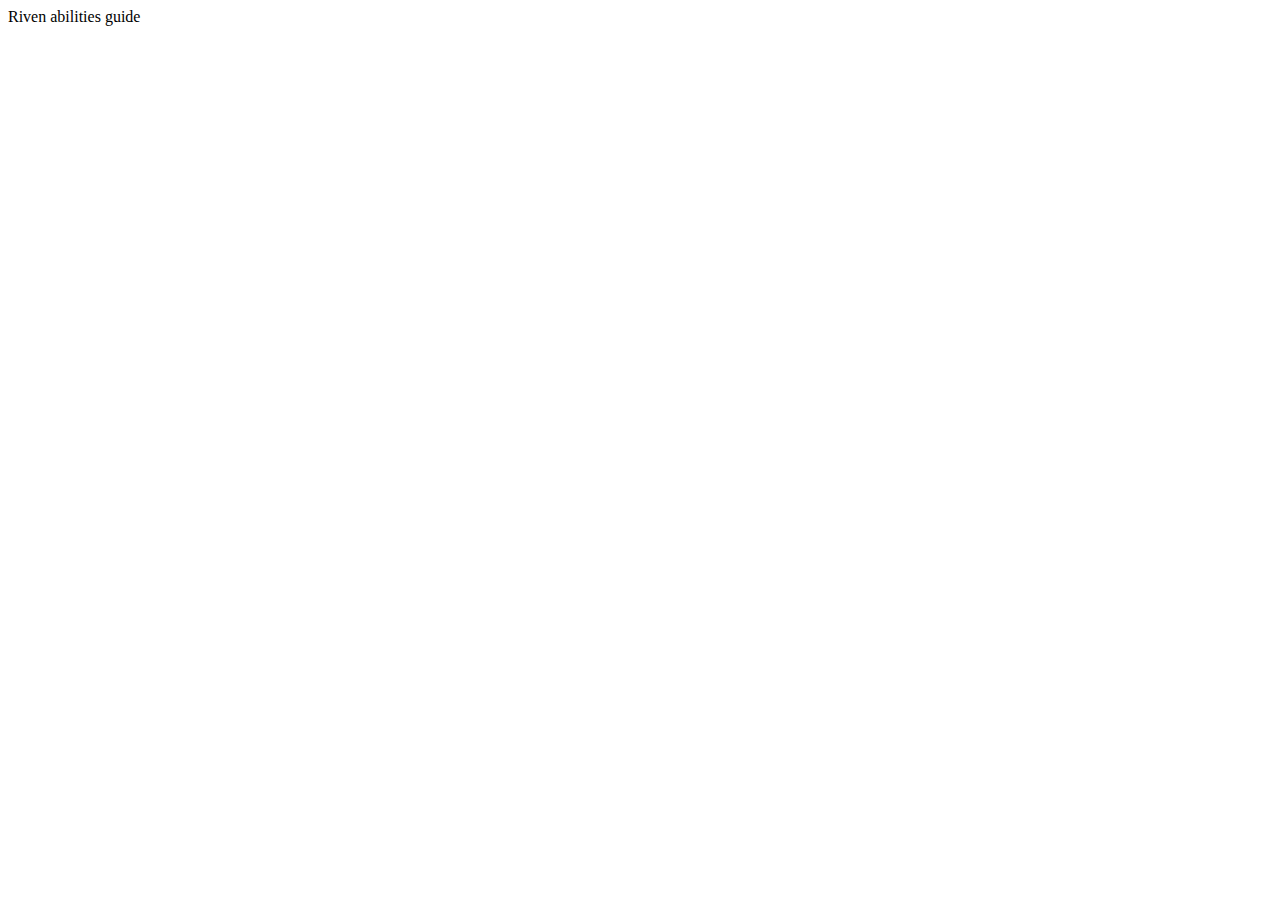
==== abilities.html @ c726abac "new css" ====
<!DOCTYPE html>
<html lang="sv" dir="ltr">

<head>
  <meta charset="utf-8">
  <title>Abilities</title>
  <meta name="veiwport" content="width=device-width, initial-scale=1.0">
  <link rel="stylesheet" type="text/css" href="css/style.css">
  <link rel="stylesheet" type="text/css" href="css/grid.css">
</head>

<body>
  <header>
    Riven abilities guide
  </header>
</body>
</html>
---- css/style.css ----
@import url('https://fonts.googleapis.com/css?family=El+Messiri&display=swap');

#body1 {
  margin: 1px;
  font-family: 'El Messiri';
  background-color: rgb(0, 0, 0);
}

#brödtext {
  font-size: 2.5vh;
  color: rgb(255, 255, 255);
  margin-left: 3vw;
  margin-right: 3vw;
  text-align: center;
}

#rubrik1 {
  font-size: 5vh;
  color: rgb(255, 255, 255);
  text-align: center;
}

#bakgrund {
  background-image: url("../img/champriven.jpg");
  height: auto;
  width: auto;
  background-repeat: no-repeat;
  background-size: cover;
  background-position: top;
}

#champriven {
  display: block;
  background-image: url("../img/rivenog.jpg");
  margin-left: auto;
  margin-right: auto;
  background-size: cover;
  width: 100vw;
  height: 120vh;
}

#logo {
  display: block;
  margin-left: auto;
  margin-right: auto;
  width: 70%;
}

.topictext {
  display: block;
  margin-left: auto;
  margin-right: auto;
  font-size: 40px;
  color: rgb(255, 255, 255);
  height: auto;
  width: fit-content;
  text-shadow: 6px 6px rgba(0, 0, 0, 0.5);
}

.buttons {
  height: auto;
  width: fit-content;
  text-align: center;
  margin-left: auto;
  margin-right: auto;
  transition: .4s;
}

.bilder {
  box-shadow: 5px 5px 5px 5px rgba(0, 0, 0, 0.3);
  border: 5px;
  border-radius: 10px;
}

.buttons:hover {
  transform: scale(1.3);
}

#header2 {
  font-size: 100px;
  text-align: center;
  color: rgb(255, 255, 255);
  text-shadow: 7px 7px rgba(0, 0, 0, 0.5);
}

#contact {
  margin-top: 3vh;
  color: rgb(250, 230, 150);
  font-size: 2vh;
  text-shadow: 10px 3px rgba(0, 0, 0, 0.9);
  color: rgb(255, 255, 255);
}

.länkar {
  padding-top: 10px;
}

/*Nästa hemsida (abilities)*/
---- css/grid.css ----
.topics {
  display: grid;
  grid-template-columns: repeat(2, 1fr);
  grid-template-rows: repeat(5, auto);
  width: 80vw;
  height: auto;
  margin-left: auto;
  margin-right: auto;
}

#header1 {
  grid-column: 1/-1;
  grid-row: 1/2;
  text-align: center;
}

#section1 {
  grid-column: 1/2;
  grid-row: 2/3;
  text-align: center;
}

#section2 {
  grid-column: 1/2;
  grid-row: 3/4;
  text-align: center;
}

#section3 {
  grid-column: 1/2;
  grid-row: 4/5;
  text-align: center;
}

#section4 {
  grid-column: 2/3;
  grid-row: 2/3;
  text-align: center;
}

#section5 {
  grid-column: 2/3;
  grid-row: 3/4;
  text-align: center;
}

#section6 {
  grid-column: 2/3;
  grid-row: 4/5;
  text-align: center;
}

#header2 {
  grid-column: 1/-1;
  grid-row: 1/2;
}

#sectionR {
  grid-column: 1/2;
  grid-row: 1/2;
  text-align: center;
}

#sectionW {
  grid-column: 2/3;
  grid-row: 1/2;
  text-align: center;
}

#contact {
  grid-column: 1/-1;
  grid-row: 5/6;
  margin-left: 2%;
}

@media screen and (max-aspect-ratio: 3/2) {
  #header1 {
    grid-column: 1/-1;
    grid-row: 1/2;
  }

  #sectionR {
    grid-column: 1/-1;
    grid-row: 2/3;
  }

  #section1 {
    grid-column: 1/-1;
    grid-row: 3/4;
  }

  #section2 {
    grid-column: 1/-1;
    grid-row: 4/5;
  }

  #section3 {
    grid-column: 1/-1;
    grid-row: 5/6;
  }

  #sectionW {
    grid-column: 1/-1;
    grid-row: 6/7;
  }

  #section4 {
    grid-column: 1/-1;
    grid-row: 7/8;
  }

  #section5 {
    grid-column: 1/-1;
    grid-row: 8/9
  }

  #section6 {
    grid-column: 1/-1;
    grid-row: 9/10
  }

  #contact {
    grid-column: 1/-1;
    grid-row: 10/11;
  }
}

/*Nästa hemsida (abilities)*/
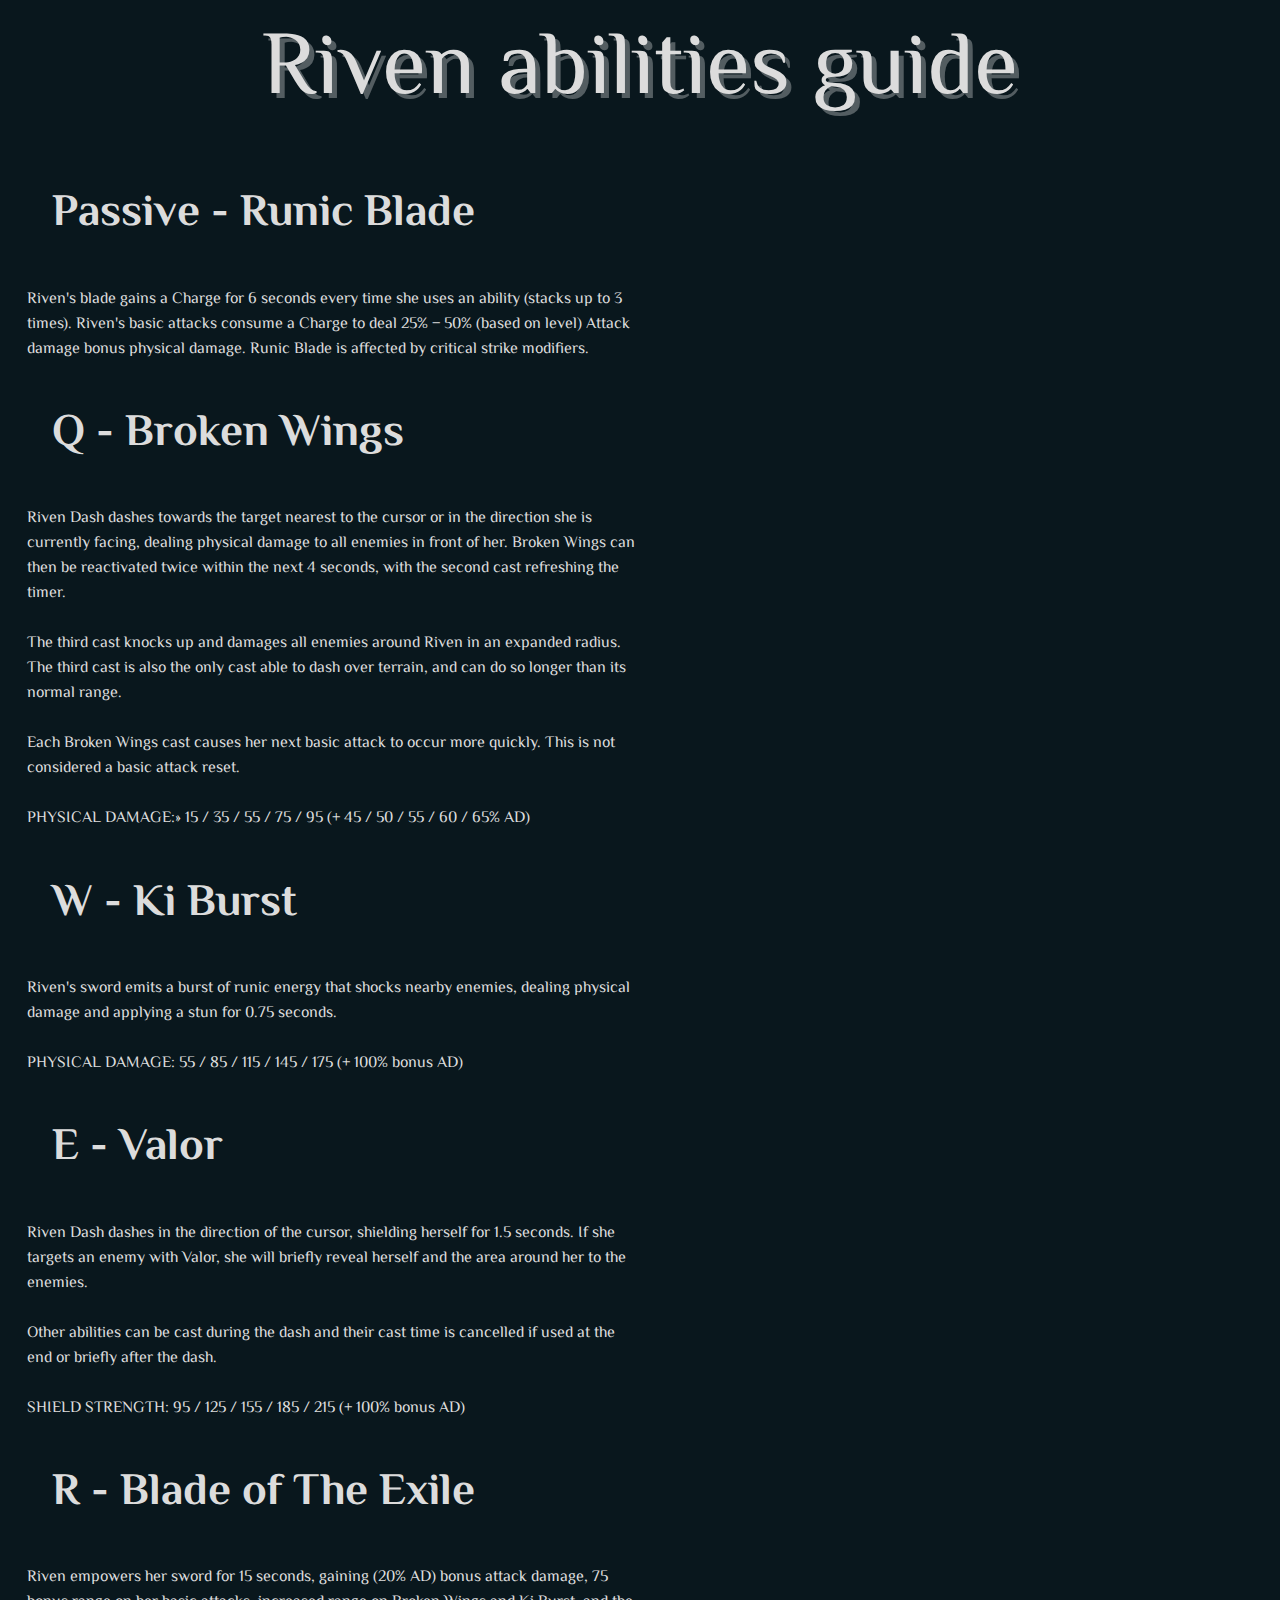
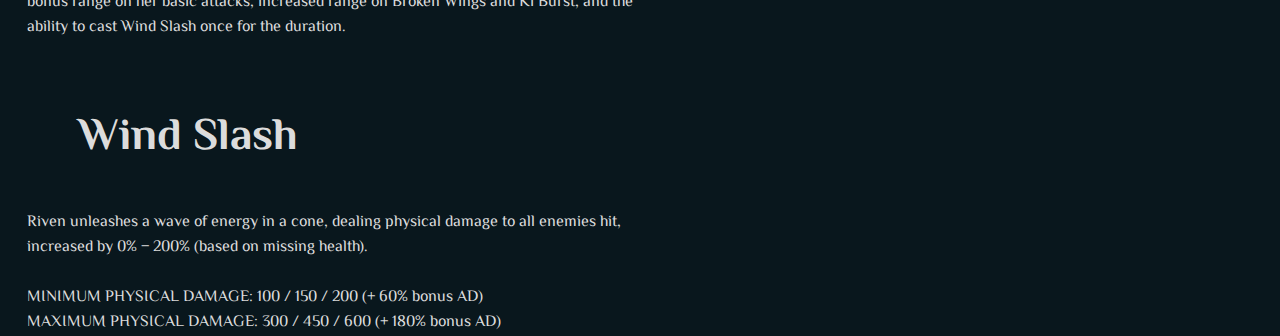
==== commit 43c321eb: "style fix" ====
--- a/abilities.html
+++ b/abilities.html
@@ -9,9 +9,72 @@
   <link rel="stylesheet" type="text/css" href="css/grid.css">
 </head>
 
-<body>
-  <header>
+<body id="body2">
+  <header id="Rubrik1">
     Riven abilities guide
   </header>
-</body>
+  <h2 class="sectionrubriker">
+    Passive - Runic Blade
+  </h2>
+  <section class="sections">
+    Riven's blade gains a Charge for 6 seconds every time she uses an ability (stacks up to 3 times). Riven's basic attacks consume a Charge to deal 25% − 50% (based on level) Attack damage bonus physical damage.
+
+    Runic Blade is affected by critical strike modifiers.
+  </section>
+  <h2 class="sectionrubriker">
+    Q - Broken Wings
+  </h2>
+  <section class="sections">
+    Riven Dash dashes towards the target nearest to the cursor or in the direction she is currently facing, dealing physical damage to all enemies in front of her. Broken Wings can then be reactivated twice within the next 4 seconds, with the second
+    cast refreshing the timer.
+    <br>
+    <br>
+    The third cast knocks up and damages all enemies around Riven in an expanded radius. The third cast is also the only cast able to dash over terrain, and can do so longer than its normal range.
+    <br>
+    <br>
+    Each Broken Wings cast causes her next basic attack to occur more quickly. This is not considered a basic attack reset.
+    <br>
+    <br>
+    PHYSICAL DAMAGE:» 15 / 35 / 55 / 75 / 95 (+ 45 / 50 / 55 / 60 / 65% AD)
+  </section>
+  <h2 class="sectionrubriker">
+    W - Ki Burst
+  </h2>
+  <section class="sections">
+    Riven's sword emits a burst of runic energy that shocks nearby enemies, dealing physical damage and applying a stun for 0.75 seconds.
+    <br>
+    <br>
+    PHYSICAL DAMAGE: 55 / 85 / 115 / 145 / 175 (+ 100% bonus AD)
+  </section>
+  <h2 class="sectionrubriker">
+    E - Valor
+  </h2>
+  <section class="sections">
+    Riven Dash dashes in the direction of the cursor, shielding herself for 1.5 seconds. If she targets an enemy with Valor, she will briefly reveal herself and the area around her to the enemies.
+    <br>
+    <br>
+    Other abilities can be cast during the dash and their cast time is cancelled if used at the end or briefly after the dash.
+    <br>
+    <br>
+    SHIELD STRENGTH: 95 / 125 / 155 / 185 / 215 (+ 100% bonus AD)
+  </section>
+  <h2 class="sectionrubriker">
+    R - Blade of The Exile
+  </h2>
+  <section class="sections">
+    Riven empowers her sword for 15 seconds, gaining (20% AD) bonus attack damage, 75 bonus range on her basic attacks, increased range on Broken Wings and Ki Burst, and the ability to cast Wind
+    Slash once for the duration.
+    <br>
+    <br>
+    <h2 class="sectionrubriker">
+      Wind Slash
+    </h2>
+    Riven unleashes a wave of energy in a cone, dealing physical damage to all enemies hit, increased by 0% − 200% (based on missing health).
+    <br>
+    <br>
+    MINIMUM PHYSICAL DAMAGE: 100 / 150 / 200 (+ 60% bonus AD)
+    <br>
+    MAXIMUM PHYSICAL DAMAGE: 300 / 450 / 600 (+ 180% bonus AD)
+  </section>
+
 </html>--- a/css/style.css
+++ b/css/style.css
@@ -29,14 +29,11 @@
   background-position: top;
 }
 
-#champriven {
+#start {
   display: block;
-  background-image: url("../img/rivenog.jpg");
-  margin-left: auto;
-  margin-right: auto;
   background-size: cover;
   width: 100vw;
-  height: 120vh;
+  height: auto;
 }
 
 #logo {
@@ -95,4 +92,28 @@
   padding-top: 10px;
 }
 
-/*Nästa hemsida (abilities)*/+/*Nästa hemsida (abilities)*/
+#body2 {
+  margin: 1px;
+  font-family: 'El Messiri';
+  background-color: rgb(9, 23, 29)
+}
+
+#Rubrik1 {
+  font-size: 10vh;
+  text-align: center;
+  color: rgb(220, 220, 220);
+  text-shadow: 0.5vh 0.5vh rgba(255, 255, 255, 0.3);
+}
+
+.sectionrubriker {
+  margin-left: 4vw;
+  font-size: 5vh;
+  color: rgb(220, 220, 220)
+}
+
+.sections {
+  margin-left: 2vw;
+  margin-right: 50vw;
+  color: rgb(220, 220, 220)
+}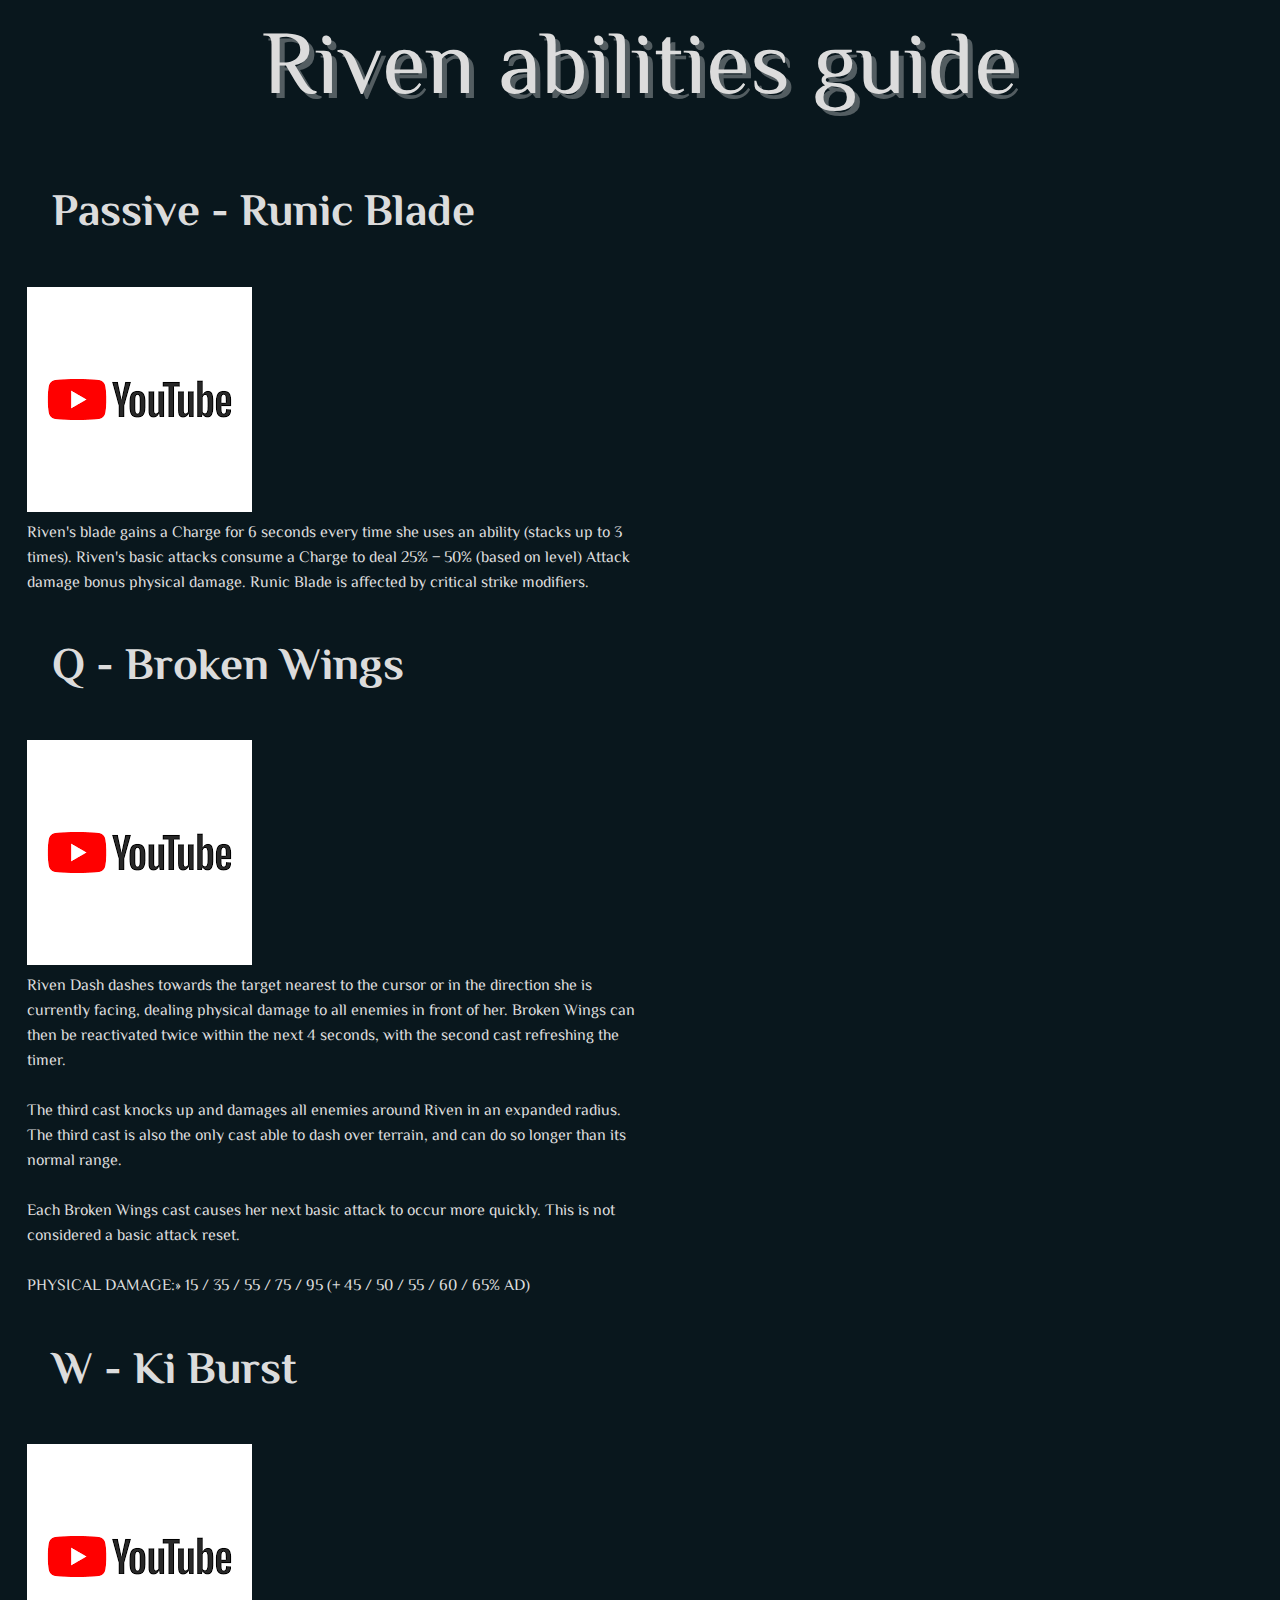
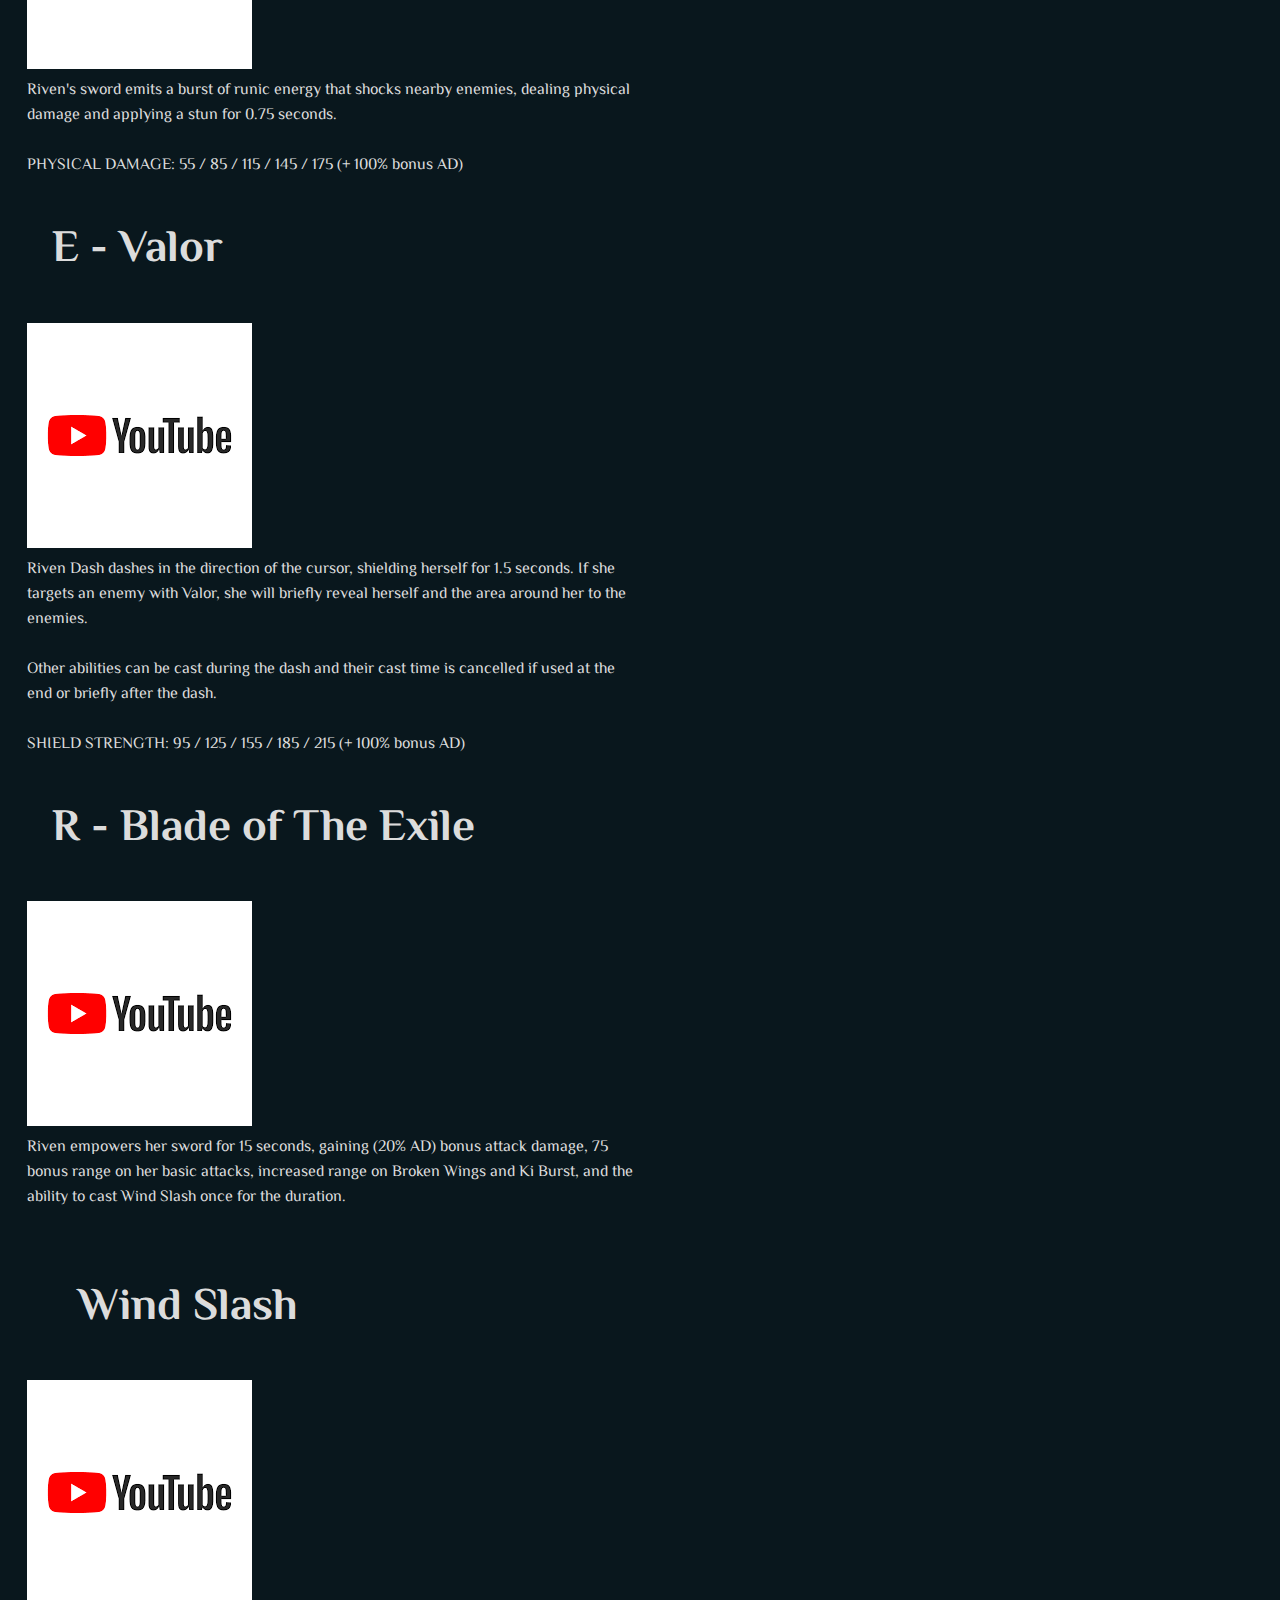
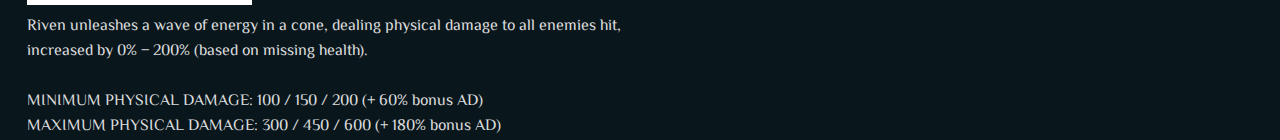
==== commit 342bc14d: "new links" ====
--- a/abilities.html
+++ b/abilities.html
@@ -17,6 +17,8 @@
     Passive - Runic Blade
   </h2>
   <section class="sections">
+    <img src="img/download.png" class="ytbild" alt="passive">
+    <br>
     Riven's blade gains a Charge for 6 seconds every time she uses an ability (stacks up to 3 times). Riven's basic attacks consume a Charge to deal 25% − 50% (based on level) Attack damage bonus physical damage.
 
     Runic Blade is affected by critical strike modifiers.
@@ -25,6 +27,8 @@
     Q - Broken Wings
   </h2>
   <section class="sections">
+    <img src="img/download.png" class="ytbild" alt="passive">
+    <br>
     Riven Dash dashes towards the target nearest to the cursor or in the direction she is currently facing, dealing physical damage to all enemies in front of her. Broken Wings can then be reactivated twice within the next 4 seconds, with the second
     cast refreshing the timer.
     <br>
@@ -41,6 +45,8 @@
     W - Ki Burst
   </h2>
   <section class="sections">
+    <img src="img/download.png" class="ytbild" alt="passive">
+    <br>
     Riven's sword emits a burst of runic energy that shocks nearby enemies, dealing physical damage and applying a stun for 0.75 seconds.
     <br>
     <br>
@@ -50,6 +56,8 @@
     E - Valor
   </h2>
   <section class="sections">
+    <img src="img/download.png" class="ytbild" alt="passive">
+    <br>
     Riven Dash dashes in the direction of the cursor, shielding herself for 1.5 seconds. If she targets an enemy with Valor, she will briefly reveal herself and the area around her to the enemies.
     <br>
     <br>
@@ -62,6 +70,8 @@
     R - Blade of The Exile
   </h2>
   <section class="sections">
+    <img src="img/download.png" class="ytbild" alt="passive">
+    <br>
     Riven empowers her sword for 15 seconds, gaining (20% AD) bonus attack damage, 75 bonus range on her basic attacks, increased range on Broken Wings and Ki Burst, and the ability to cast Wind
     Slash once for the duration.
     <br>
@@ -69,6 +79,8 @@
     <h2 class="sectionrubriker">
       Wind Slash
     </h2>
+    <img src="img/download.png" class="ytbild" alt="passive">
+    <br>
     Riven unleashes a wave of energy in a cone, dealing physical damage to all enemies hit, increased by 0% − 200% (based on missing health).
     <br>
     <br>
--- a/css/style.css
+++ b/css/style.css
@@ -34,13 +34,6 @@
   background-size: cover;
   width: 100vw;
   height: auto;
-}
-
-#logo {
-  display: block;
-  margin-left: auto;
-  margin-right: auto;
-  width: 70%;
 }
 
 .topictext {
@@ -84,7 +77,7 @@
   margin-top: 3vh;
   color: rgb(250, 230, 150);
   font-size: 2vh;
-  text-shadow: 10px 3px rgba(0, 0, 0, 0.9);
+  text-shadow: 5px 3px rgba(0, 0, 0, 0.9);
   color: rgb(255, 255, 255);
 }
 
@@ -116,4 +109,9 @@
   margin-left: 2vw;
   margin-right: 50vw;
   color: rgb(220, 220, 220)
+}
+
+#ytbild {
+  height: 30vh;
+  width: 30vw;
 }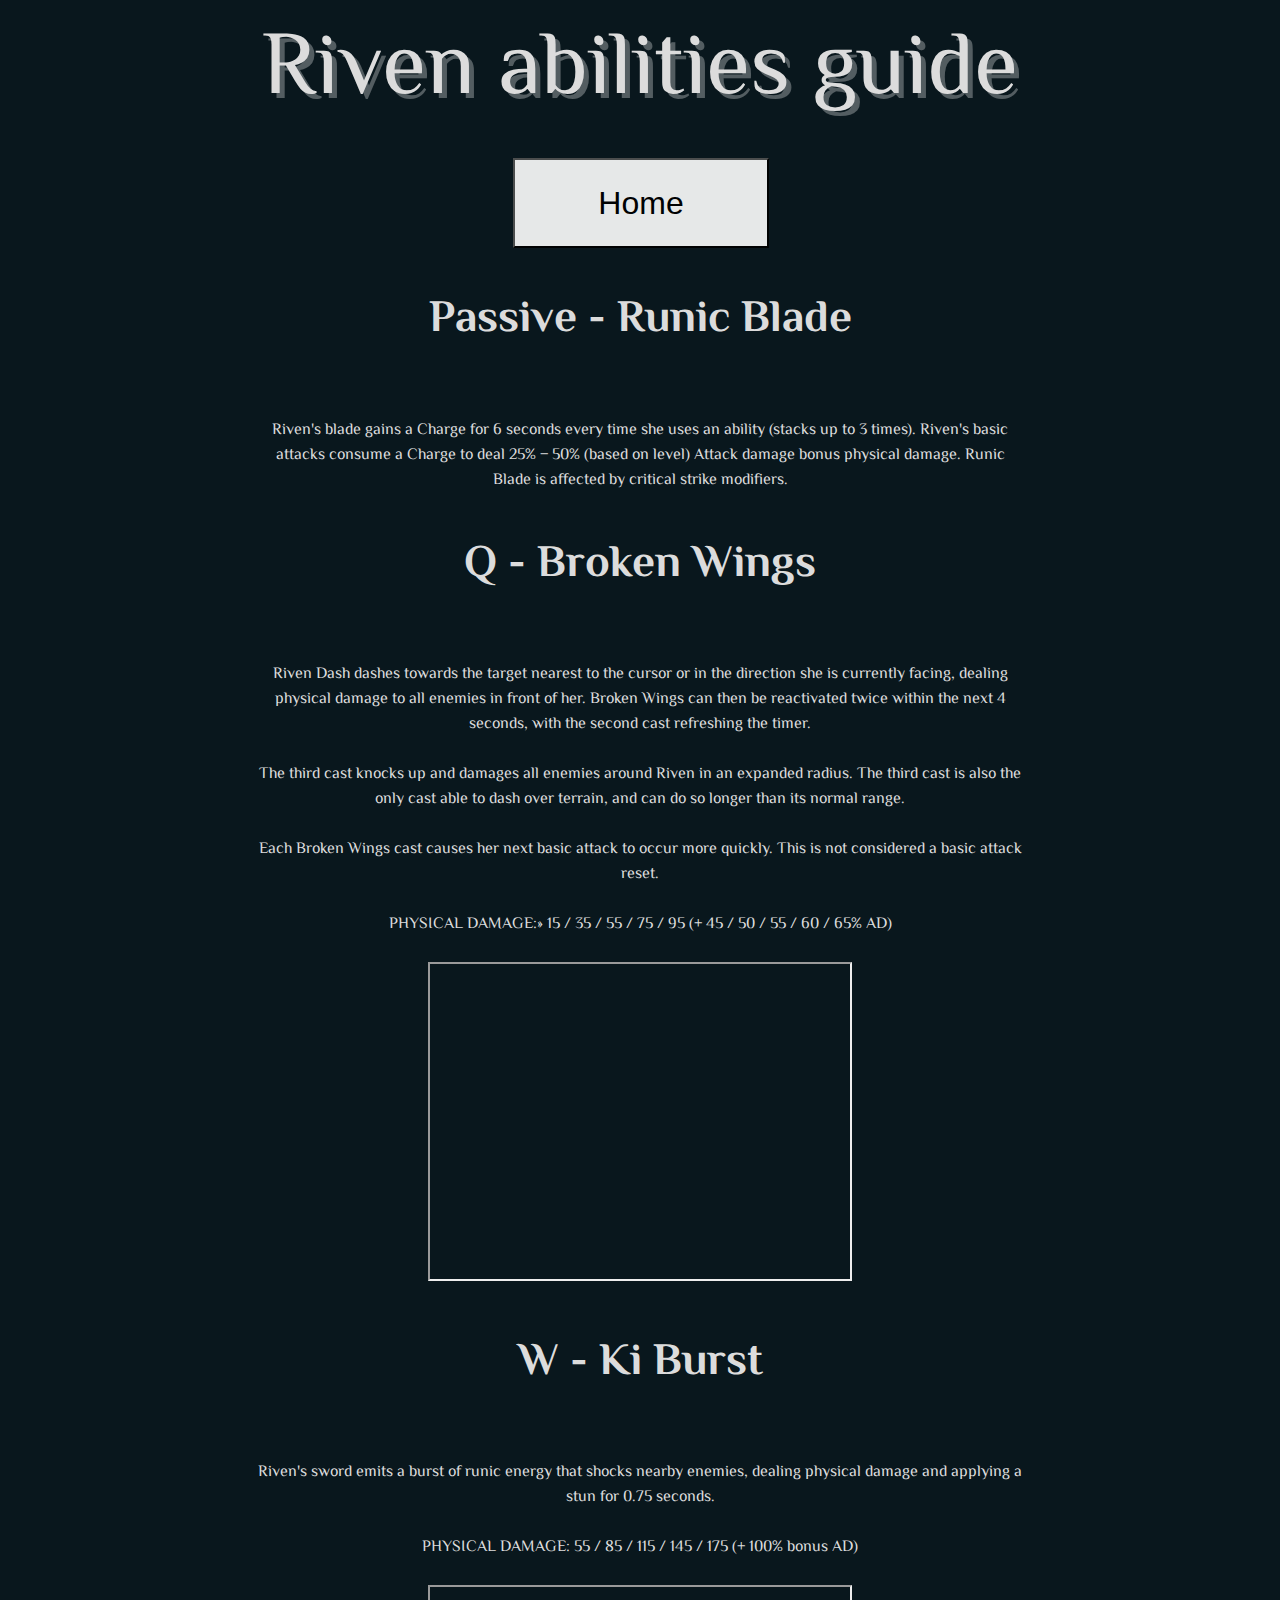
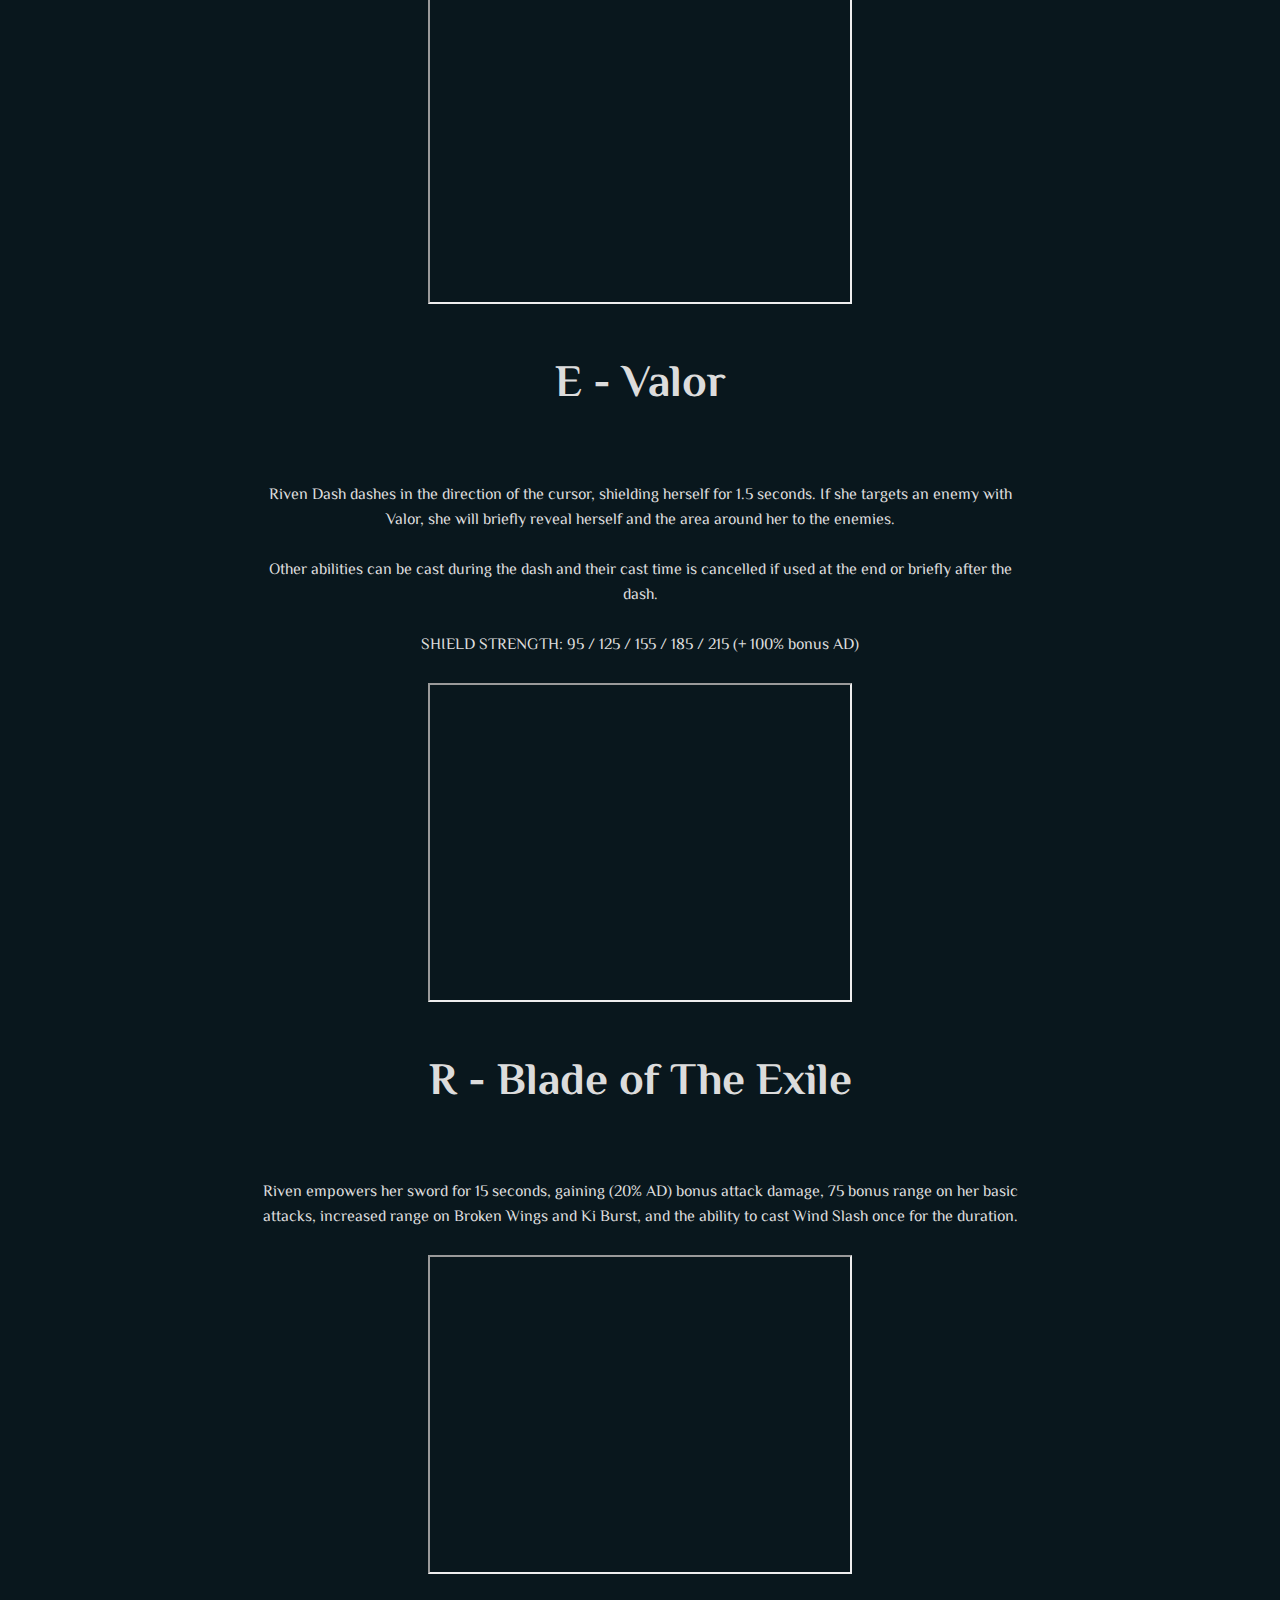
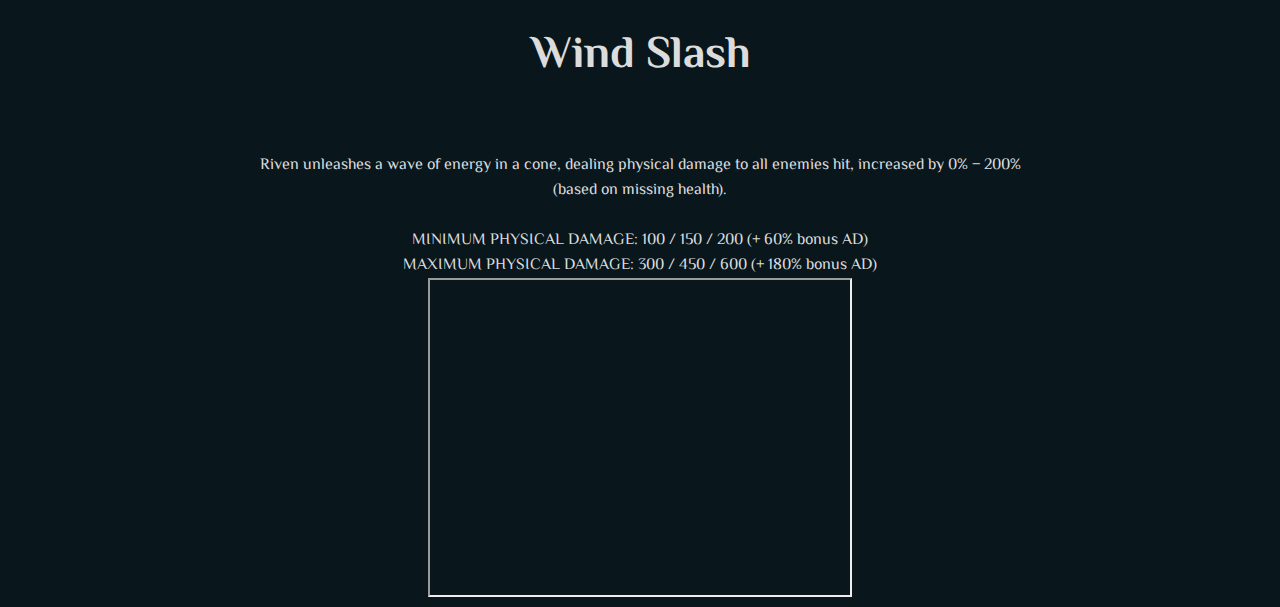
==== commit 7bc9a8e6: "Finputsningar" ====
--- a/abilities.html
+++ b/abilities.html
@@ -1,5 +1,5 @@
 <!DOCTYPE html>
-<html lang="sv" dir="ltr">
+<html lang="en" dir="ltr">
 
 <head>
   <meta charset="utf-8">
@@ -13,11 +13,12 @@
   <header id="Rubrik1">
     Riven abilities guide
   </header>
+  <!--Hemknapp-->
+  <p><button onclick="window.location.href='file:///Users/markusoj03/Desktop/github/Projekt-HT/index.html';" id="knapp2">Home</button></p>
   <h2 class="sectionrubriker">
     Passive - Runic Blade
   </h2>
   <section class="sections">
-    <img src="img/download.png" class="ytbild" alt="passive">
     <br>
     Riven's blade gains a Charge for 6 seconds every time she uses an ability (stacks up to 3 times). Riven's basic attacks consume a Charge to deal 25% − 50% (based on level) Attack damage bonus physical damage.
 
@@ -27,9 +28,10 @@
     Q - Broken Wings
   </h2>
   <section class="sections">
-    <img src="img/download.png" class="ytbild" alt="passive">
+
     <br>
-    Riven Dash dashes towards the target nearest to the cursor or in the direction she is currently facing, dealing physical damage to all enemies in front of her. Broken Wings can then be reactivated twice within the next 4 seconds, with the second
+    Riven Dash dashes towards the target nearest to the cursor or in the direction she is currently facing, dealing physical damage to all enemies in front of her. Broken Wings can then be reactivated twice within the next 4 seconds, with the
+    second
     cast refreshing the timer.
     <br>
     <br>
@@ -40,23 +42,29 @@
     <br>
     <br>
     PHYSICAL DAMAGE:» 15 / 35 / 55 / 75 / 95 (+ 45 / 50 / 55 / 60 / 65% AD)
+    <br>
+    <br>
+    <iframe width="420" height="315" src="https://www.youtube.com/embed/tgbNymZ7vqY">
+    </iframe>
   </section>
   <h2 class="sectionrubriker">
     W - Ki Burst
   </h2>
   <section class="sections">
-    <img src="img/download.png" class="ytbild" alt="passive">
     <br>
     Riven's sword emits a burst of runic energy that shocks nearby enemies, dealing physical damage and applying a stun for 0.75 seconds.
     <br>
     <br>
     PHYSICAL DAMAGE: 55 / 85 / 115 / 145 / 175 (+ 100% bonus AD)
+    <br>
+    <br>
+    <iframe width="420" height="315" src="https://www.youtube.com/embed/tgbNymZ7vqY">
+    </iframe>
   </section>
   <h2 class="sectionrubriker">
     E - Valor
   </h2>
   <section class="sections">
-    <img src="img/download.png" class="ytbild" alt="passive">
     <br>
     Riven Dash dashes in the direction of the cursor, shielding herself for 1.5 seconds. If she targets an enemy with Valor, she will briefly reveal herself and the area around her to the enemies.
     <br>
@@ -65,21 +73,26 @@
     <br>
     <br>
     SHIELD STRENGTH: 95 / 125 / 155 / 185 / 215 (+ 100% bonus AD)
+    <br>
+    <br>
+    <iframe width="420" height="315" src="https://www.youtube.com/embed/tgbNymZ7vqY">
+    </iframe>
   </section>
   <h2 class="sectionrubriker">
     R - Blade of The Exile
   </h2>
   <section class="sections">
-    <img src="img/download.png" class="ytbild" alt="passive">
     <br>
     Riven empowers her sword for 15 seconds, gaining (20% AD) bonus attack damage, 75 bonus range on her basic attacks, increased range on Broken Wings and Ki Burst, and the ability to cast Wind
     Slash once for the duration.
     <br>
     <br>
+    <iframe width="420" height="315" src="https://www.youtube.com/embed/tgbNymZ7vqY">
+    </iframe>
     <h2 class="sectionrubriker">
       Wind Slash
     </h2>
-    <img src="img/download.png" class="ytbild" alt="passive">
+
     <br>
     Riven unleashes a wave of energy in a cone, dealing physical damage to all enemies hit, increased by 0% − 200% (based on missing health).
     <br>
@@ -87,6 +100,10 @@
     MINIMUM PHYSICAL DAMAGE: 100 / 150 / 200 (+ 60% bonus AD)
     <br>
     MAXIMUM PHYSICAL DAMAGE: 300 / 450 / 600 (+ 180% bonus AD)
+    <iframe width="420" height="315" src="https://www.youtube.com/embed/tgbNymZ7vqY">
+    </iframe>
   </section>
+  <script src="JS"></script>
+</body>
 
 </html>--- a/css/style.css
+++ b/css/style.css
@@ -6,6 +6,7 @@
   background-color: rgb(0, 0, 0);
 }
 
+/*Texten "Riven lore"*/
 #brödtext {
   font-size: 2.5vh;
   color: rgb(255, 255, 255);
@@ -20,8 +21,9 @@
   text-align: center;
 }
 
+/*Bakgrunden längst ned på sidan*/
 #bakgrund {
-  background-image: url("../img/champriven.jpg");
+  background-image: url("../img/champrivencomp2.jpg");
   height: auto;
   width: auto;
   background-repeat: no-repeat;
@@ -29,6 +31,7 @@
   background-position: top;
 }
 
+/*Bilden högst upp på sidan*/
 #start {
   display: block;
   background-size: cover;
@@ -36,6 +39,7 @@
   height: auto;
 }
 
+/*Endast texten ovanför mina sections*/
 .topictext {
   display: block;
   margin-left: auto;
@@ -47,6 +51,7 @@
   text-shadow: 6px 6px rgba(0, 0, 0, 0.5);
 }
 
+/*Texten + bilderna i mina sections*/
 .buttons {
   height: auto;
   width: fit-content;
@@ -54,12 +59,16 @@
   margin-left: auto;
   margin-right: auto;
   transition: .4s;
+  padding-top: 10px;
 }
 
+/*Endast bilderna i mina sections*/
 .bilder {
   box-shadow: 5px 5px 5px 5px rgba(0, 0, 0, 0.3);
   border: 5px;
   border-radius: 10px;
+  width: 23vw;
+  height: 12vw;
 }
 
 .buttons:hover {
@@ -73,6 +82,7 @@
   text-shadow: 7px 7px rgba(0, 0, 0, 0.5);
 }
 
+/*Style för min contact del längst ned till vänster på sidan*/
 #contact {
   margin-top: 3vh;
   color: rgb(250, 230, 150);
@@ -81,11 +91,26 @@
   color: rgb(255, 255, 255);
 }
 
-.länkar {
-  padding-top: 10px;
+/*Min "remove text knapp"*/
+#knapp {
+  margin-left: 1vw;
+  margin-right: 1vw;
+  height: 10vh;
+  width: 98vw;
+  font-size: 2rem;
+  background-color: rgb(255, 255, 255);
+  opacity: 0.6;
+  transition: 0.3s;
+  border-color: transparent;
 }
 
-/*Nästa hemsida (abilities)*/
+#knapp:hover {
+  opacity: 1;
+  border-radius: 50px;
+  border-color: transparent;
+}
+
+/*Style till mina andra sidor*/
 #body2 {
   margin: 1px;
   font-family: 'El Messiri';
@@ -99,19 +124,33 @@
   text-shadow: 0.5vh 0.5vh rgba(255, 255, 255, 0.3);
 }
 
+/*Rubrikerna*/
 .sectionrubriker {
-  margin-left: 4vw;
   font-size: 5vh;
-  color: rgb(220, 220, 220)
+  color: rgb(220, 220, 220);
+  text-align: center;
 }
 
+/*Själva texten*/
 .sections {
-  margin-left: 2vw;
-  margin-right: 50vw;
-  color: rgb(220, 220, 220)
+  margin-left: 20vw;
+  margin-right: 20vw;
+  color: rgb(220, 220, 220);
+  text-align: center;
 }
 
-#ytbild {
-  height: 30vh;
-  width: 30vw;
+/*Hemknappen*/
+#knapp2 {
+  margin-left: 40vw;
+  margin-right: 40vw;
+  height: 10vh;
+  width: 20vw;
+  font-size: 2rem;
+  background-color: rgb(255, 255, 255);
+  opacity: 0.9;
+  transition: 0.3s;
+}
+
+#knapp2:hover {
+  transform: scale(1.3);
 }--- a/css/grid.css
+++ b/css/grid.css
@@ -2,18 +2,13 @@
   display: grid;
   grid-template-columns: repeat(2, 1fr);
   grid-template-rows: repeat(5, auto);
-  width: 80vw;
+  width: 100vw;
   height: auto;
   margin-left: auto;
   margin-right: auto;
 }
 
-#header1 {
-  grid-column: 1/-1;
-  grid-row: 1/2;
-  text-align: center;
-}
-
+/*Varje section är en av mina bilder/länkar till mina andra hemsidor längst ned på första hemsidan*/
 #section1 {
   grid-column: 1/2;
   grid-row: 2/3;
@@ -50,21 +45,10 @@
   text-align: center;
 }
 
+/*Rubriken ovanför mina sections*/
 #header2 {
   grid-column: 1/-1;
   grid-row: 1/2;
-}
-
-#sectionR {
-  grid-column: 1/2;
-  grid-row: 1/2;
-  text-align: center;
-}
-
-#sectionW {
-  grid-column: 2/3;
-  grid-row: 1/2;
-  text-align: center;
 }
 
 #contact {
@@ -73,17 +57,8 @@
   margin-left: 2%;
 }
 
+/*För att hemsidan ska fungera på mobil*/
 @media screen and (max-aspect-ratio: 3/2) {
-  #header1 {
-    grid-column: 1/-1;
-    grid-row: 1/2;
-  }
-
-  #sectionR {
-    grid-column: 1/-1;
-    grid-row: 2/3;
-  }
-
   #section1 {
     grid-column: 1/-1;
     grid-row: 3/4;
@@ -97,11 +72,6 @@
   #section3 {
     grid-column: 1/-1;
     grid-row: 5/6;
-  }
-
-  #sectionW {
-    grid-column: 1/-1;
-    grid-row: 6/7;
   }
 
   #section4 {
